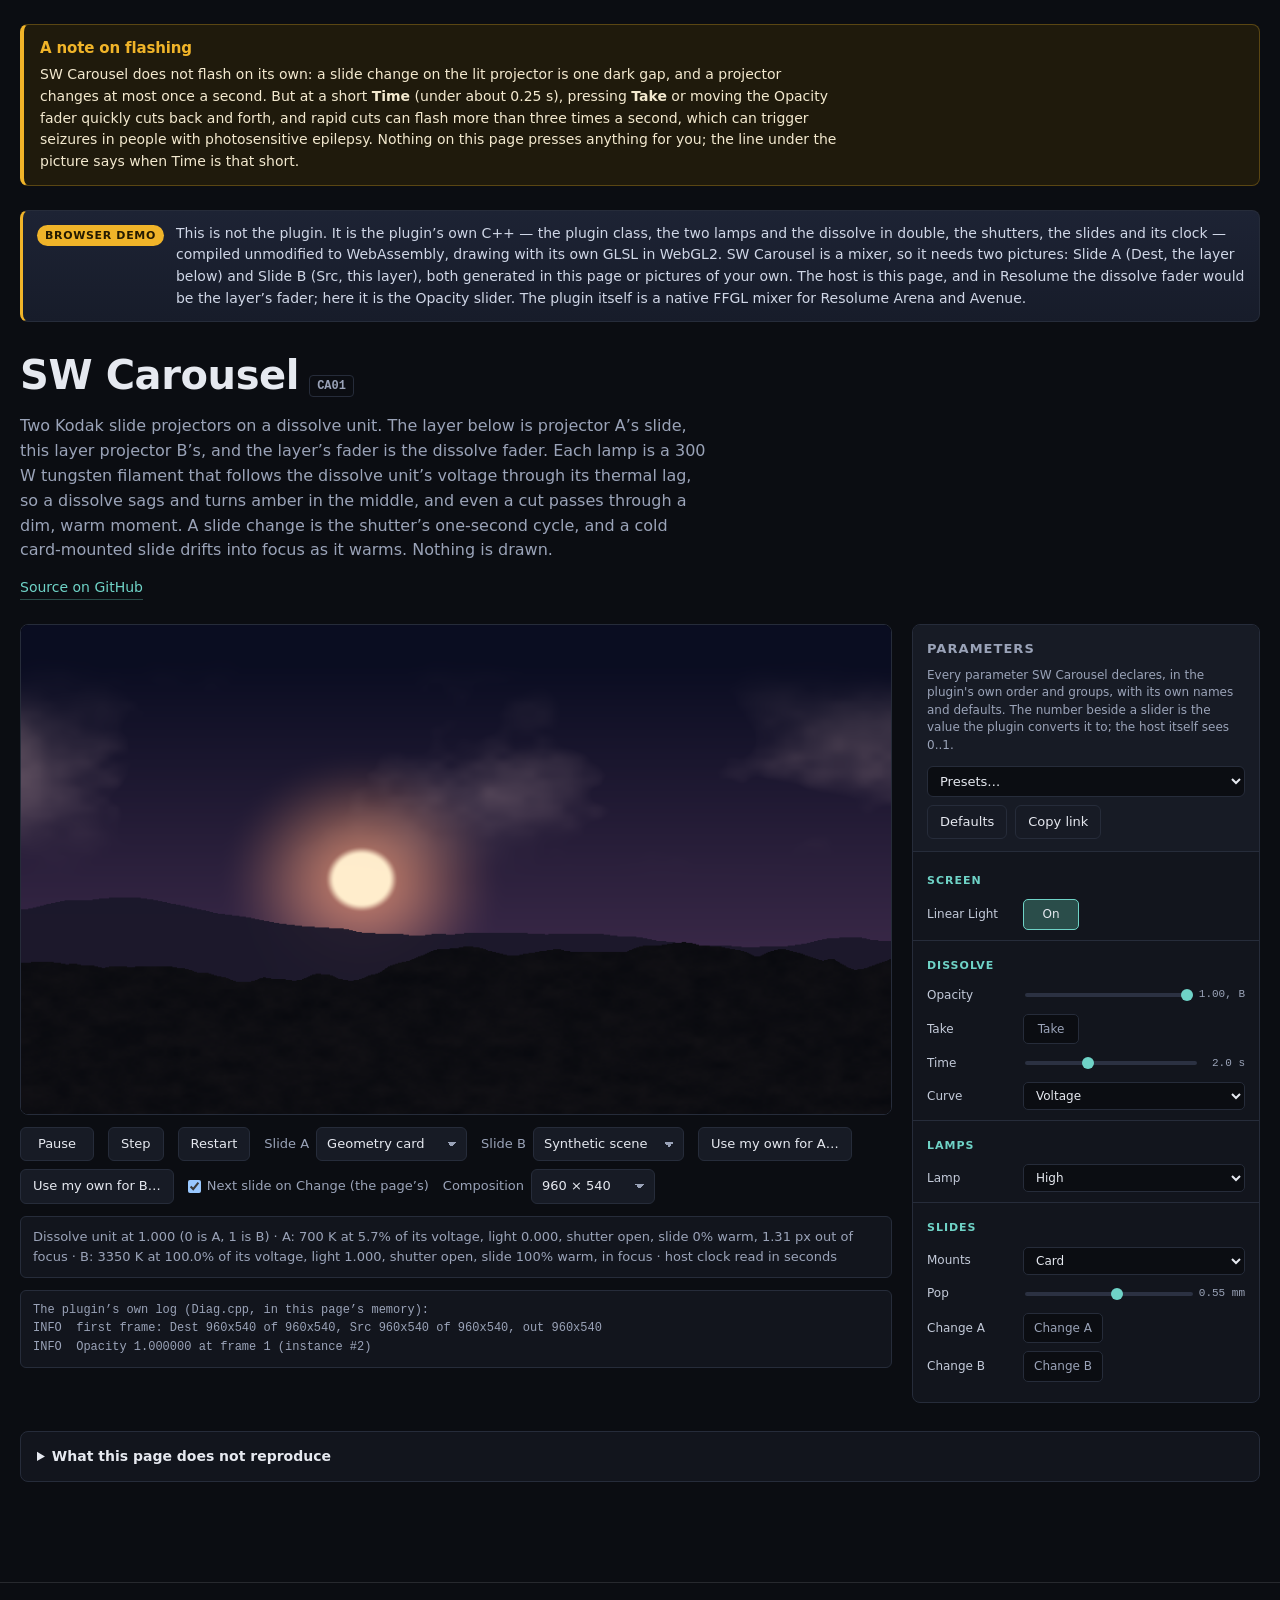
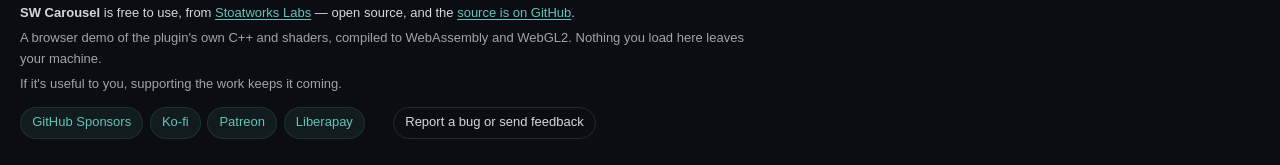
==== demo/index.html @ d8e86690 "Add the browser demo: the plugin's C++ in WebAssembly demo/ runs SW Carousel itself in the browser: " ====
<!doctype html>
<html lang="en">
  <head>
    <meta charset="utf-8" />
    <meta name="viewport" content="width=device-width, initial-scale=1" />
    <title>SW Carousel — browser demo | Stoatworks Labs</title>
    <meta name="description" content="Try SW Carousel, an FFGL mixer for Resolume, in your browser: two Kodak slide projectors on a dissolve unit. Each lamp is a 300 W tungsten filament that follows the dissolve unit's voltage through its thermal lag, so a dissolve sags and turns amber in the middle; a slide change is the shutter's one-second cycle, and a cold card-mounted slide drifts into focus as it warms. The plugin's own C++ compiled unmodified to WebAssembly, drawing with its own GLSL in WebGL2. A demo, not the plugin." />
    <link rel="icon" href="data:," />
    <link rel="stylesheet" href="./vendor/kit.css" />
    <link rel="stylesheet" href="./carousel.css" />
    <link rel="canonical" href="https://carousel-demo.stoatworks-labs.com/" />
    <meta property="og:type" content="website" />
    <meta property="og:site_name" content="Stoatworks Labs" />
    <meta property="og:title" content="SW Carousel — browser demo | Stoatworks Labs" />
    <meta property="og:description" content="Try SW Carousel, an FFGL mixer for Resolume, in your browser: two Kodak slide projectors on a dissolve unit. Each lamp is a 300 W tungsten filament that follows the dissolve unit's voltage through its thermal lag, so a dissolve sags and turns amber in the middle; a slide change is the shutter's one-second cycle, and a cold card-mounted slide drifts into focus as it warms. The plugin's own C++ compiled unmodified to WebAssembly, drawing with its own GLSL in WebGL2. A demo, not the plugin." />
    <meta property="og:url" content="https://carousel-demo.stoatworks-labs.com/" />
    <meta property="og:image" content="https://stoatworks-labs.com/thumbs/carousel.png" />
    <meta property="og:image:width" content="1280" />
    <meta property="og:image:height" content="720" />
    <meta property="og:image:alt" content="SW Carousel" />
    <meta name="twitter:card" content="summary_large_image" />
  </head>
  <body data-plugin="carousel">
    <aside class="ca-note" id="photosensitivity" aria-labelledby="ca-note-title">
      <h2 class="ca-note__title" id="ca-note-title">A note on flashing</h2>
      <p>
        SW Carousel does not flash on its own: a slide change on the lit projector is one dark
        gap, and a projector changes at most once a second. But at a short <strong>Time</strong>
        (under about 0.25 s), pressing <strong>Take</strong> or moving the Opacity fader quickly
        cuts back and forth, and rapid cuts can flash more than three times a second, which can
        trigger seizures in people with photosensitive epilepsy. Nothing on this page presses
        anything for you; the line under the picture says when Time is that short.
      </p>
    </aside>

    <main id="demo">
      <noscript>
        <h1>SW Carousel</h1>
        <p>
          An FFGL mixer that dissolves between two layers the way two Kodak slide projectors on
          a dissolve unit did. Each projector's light is a 300 W tungsten lamp whose filament
          follows the dissolve unit's voltage through its thermal lag, so a dissolve sags and
          turns amber in the middle, and even a cut passes through a dim, warm moment while one
          filament cools and the other heats. A slide change is the projector's one-second
          shutter cycle, and a cold card-mounted slide drifts into focus as it warms in the
          beam. Nothing is drawn: it's two lamps, a shutter and a piece of film.
        </p>
        <p>
          This demo runs the plugin's own C++, compiled to WebAssembly, and its shaders in your
          browser, so it needs JavaScript and WebGL2.
        </p>
        <ul>
          <li><a href="https://stoatworks-labs.com/software/carousel/">Project page and downloads</a></li>
          <li><a href="https://stoatworks-labs.com/software/carousel/guide/">User guide</a></li>
          <li><a href="https://github.com/stoatworks-labs/carousel">Source on GitHub</a></li>
        </ul>
      </noscript>
    </main>

    <script type="module" src="./plugin.js"></script>
    <script
      src="./vendor/support-footer.js"
      defer
      data-app="SW Carousel"
      data-repo="https://github.com/stoatworks-labs/carousel"
      data-note="A browser demo of the plugin's own C++ and shaders, compiled to WebAssembly and WebGL2. Nothing you load here leaves your machine."
    ></script>
  </body>
</html>
---- demo/vendor/kit.css ----
/**
 * Shared styling for the Resolume plugin demos.
 *
 * Dark, because that is what these effects are looked at in and because a
 * picture with real blacks in it needs somewhere dark to sit. The inspector on
 * the right is laid out the way a host's parameter panel is — name on the left,
 * control and value on the right, grouped under headings — but it deliberately
 * does not imitate Resolume's own chrome. It is a stand-in for the host's
 * inspector, and a page that looked like a screenshot of Arena would be
 * claiming to be something it is not.
 *
 * No colour variables from the website: these pages are their own thing and the
 * navy is used only for the frame. `--sw-support-accent` is read by the shared
 * support footer.
 */

:root {
  --bg: #0b0d12;
  --panel: #12151d;
  --panel-2: #171b25;
  --line: #262c3a;
  --text: #e6e9f0;
  --muted: #9aa3b8;
  --accent: #6fd3c7;
  --accent-dim: #2a4d4a;
  --warn: #f0b429;
  --error: #ff6b6b;
  --navy: #1b2a4a;
  --sw-support-accent: #6fd3c7;

  color-scheme: dark;
}

* { box-sizing: border-box; }

body {
  margin: 0;
  background: var(--bg);
  color: var(--text);
  font: 15px/1.55 ui-sans-serif, system-ui, -apple-system, "Segoe UI", Roboto, Helvetica, Arial, sans-serif;
  -webkit-font-smoothing: antialiased;
}

#demo {
  max-width: 1400px;
  margin: 0 auto;
  padding: 24px 20px 60px;
}

a { color: var(--accent); }
a:hover { color: #9ae7dd; }

h1, h2, h3 { margin: 0; font-weight: 650; letter-spacing: -0.01em; }

/* ---- header -------------------------------------------------------------- */

.banner {
  display: flex;
  gap: 12px;
  align-items: flex-start;
  padding: 12px 14px;
  margin-bottom: 22px;
  background: linear-gradient(180deg, #1d2334, #171c2a);
  border: 1px solid var(--line);
  border-left: 3px solid var(--warn);
  border-radius: 8px;
}

.banner__tag {
  flex: 0 0 auto;
  padding: 2px 8px;
  border-radius: 999px;
  background: var(--warn);
  color: #241a00;
  font-size: 11px;
  font-weight: 700;
  letter-spacing: 0.06em;
  text-transform: uppercase;
  white-space: nowrap;
  margin-top: 2px;
}

.banner__text { margin: 0; color: #cfd6e6; font-size: 14px; }

.head__title { display: flex; align-items: baseline; gap: 10px; flex-wrap: wrap; }
.head__title h1 { font-size: clamp(28px, 4vw, 40px); }

.head__id {
  font: 600 12px/1 ui-monospace, SFMono-Regular, Menlo, monospace;
  color: var(--muted);
  border: 1px solid var(--line);
  border-radius: 4px;
  padding: 4px 7px;
}

.head__tagline {
  margin: 8px 0 0;
  max-width: 68ch;
  color: var(--muted);
  font-size: 16px;
}

.head__links {
  display: flex;
  flex-wrap: wrap;
  gap: 8px 18px;
  margin: 14px 0 24px;
  font-size: 14px;
}

.head__link { text-decoration: none; border-bottom: 1px solid var(--accent-dim); }
.head__link:hover { border-bottom-color: currentColor; }

/* ---- layout -------------------------------------------------------------- */

.layout {
  display: grid;
  /* 348px is set by the widest plugin: Old Cathode declares 34 controls in four
     groups, and below this "Luma Bandwidth" and "Chroma Bandwidth" wrap. */
  grid-template-columns: minmax(0, 1fr) 348px;
  gap: 20px;
  align-items: start;
}

@media (max-width: 900px) {
  .layout { grid-template-columns: minmax(0, 1fr); }
}

/* ---- stage --------------------------------------------------------------- */

.stage { min-width: 0; }

.stage__canvas {
  position: relative;
  border: 1px solid var(--line);
  border-radius: 8px;
  overflow: hidden;
  line-height: 0;
}

/* What sits under the effect's own alpha. */
.stage__canvas[data-backdrop='checker'] {
  background-color: #23262e;
  background-image:
    linear-gradient(45deg, #191c23 25%, transparent 25%),
    linear-gradient(-45deg, #191c23 25%, transparent 25%),
    linear-gradient(45deg, transparent 75%, #191c23 75%),
    linear-gradient(-45deg, transparent 75%, #191c23 75%);
  background-size: 24px 24px;
  background-position: 0 0, 0 12px, 12px -12px, -12px 0;
}
.stage__canvas[data-backdrop='black'] { background: #000; }
.stage__canvas[data-backdrop='white'] { background: #fff; }

.stage__gl {
  display: block;
  width: 100%;
  height: auto;
  max-width: 100%;
}

.stage__status {
  margin: 12px 0 0;
  padding: 10px 12px;
  border-radius: 6px;
  background: var(--panel);
  border: 1px solid var(--line);
  color: var(--muted);
  font-size: 13px;
}

.stage__status.is-error {
  border-color: #5a2530;
  background: #23151a;
  color: #ffb4b4;
}

/* ---- transport ----------------------------------------------------------- */

.transport {
  display: flex;
  flex-wrap: wrap;
  align-items: center;
  gap: 8px 14px;
  margin-top: 12px;
}

.btn {
  appearance: none;
  border: 1px solid var(--line);
  background: var(--panel-2);
  color: var(--text);
  border-radius: 6px;
  padding: 6px 12px;
  font: inherit;
  font-size: 13px;
  cursor: pointer;
}

.btn:hover { border-color: #3a4256; background: #1d2230; }
.btn:focus-visible { outline: 2px solid var(--accent); outline-offset: 2px; }

.btn--play { min-width: 74px; }

.transport__field { display: inline-flex; align-items: center; gap: 7px; font-size: 13px; }
.transport__label { color: var(--muted); }

.transport__select {
  appearance: none;
  border: 1px solid var(--line);
  background: var(--panel-2);
  color: var(--text);
  border-radius: 6px;
  padding: 6px 26px 6px 10px;
  font: inherit;
  font-size: 13px;
  cursor: pointer;
  background-image: linear-gradient(45deg, transparent 50%, var(--muted) 50%),
                    linear-gradient(135deg, var(--muted) 50%, transparent 50%);
  background-position: calc(100% - 14px) 50%, calc(100% - 9px) 50%;
  background-size: 5px 5px, 5px 5px;
  background-repeat: no-repeat;
}

.transport__file { cursor: pointer; }
.transport__file .btn { display: inline-block; }

/* ---- inspector ----------------------------------------------------------- */

.inspector {
  background: var(--panel);
  border: 1px solid var(--line);
  border-radius: 8px;
  overflow: hidden;
  position: sticky;
  top: 16px;
  max-height: calc(100vh - 32px);
  display: flex;
  flex-direction: column;
}

@media (max-width: 900px) {
  .inspector { position: static; max-height: none; }
}

.inspector__head {
  padding: 14px 14px 12px;
  border-bottom: 1px solid var(--line);
  background: var(--panel-2);
}

.inspector__title { font-size: 13px; text-transform: uppercase; letter-spacing: 0.08em; color: var(--muted); }
.inspector__note { margin: 8px 0 0; font-size: 12px; color: var(--muted); line-height: 1.45; }

.inspector__actions { display: flex; gap: 8px; margin-top: 12px; flex-wrap: wrap; }
.inspector__presets {
  flex: 1 1 auto;
  min-width: 0;
  border: 1px solid var(--line);
  background: var(--bg);
  color: var(--text);
  border-radius: 6px;
  padding: 6px 8px;
  font: inherit;
  font-size: 13px;
}

.inspector__body { overflow-y: auto; padding: 4px 0 10px; }

.pgroup { padding: 6px 0; }
.pgroup + .pgroup { border-top: 1px solid var(--line); }

.pgroup__name {
  font-size: 11px;
  text-transform: uppercase;
  letter-spacing: 0.09em;
  color: var(--accent);
  padding: 10px 14px 6px;
}

/* ---- one parameter ------------------------------------------------------- */

/* The third column is `auto` rather than a fixed width because a readout may be
   a word — Porthole's Projection names the lens it has landed on ("equidistant"),
   which is the whole point of that control. A fixed column clipped it. */
.prow {
  display: grid;
  grid-template-columns: 88px minmax(40px, 1fr) auto;
  align-items: center;
  gap: 8px;
  padding: 4px 14px;
}

.prow--option,
.prow--boolean,
.prow--text,
.prow--colour { grid-template-columns: 88px minmax(0, 1fr); }

.prow__name {
  font-size: 12px;
  color: #c3cad9;
  overflow-wrap: anywhere;
  cursor: default;
}

.prow__value {
  font: 500 11px/1 ui-monospace, SFMono-Regular, Menlo, monospace;
  color: var(--muted);
  text-align: right;
  cursor: help;
  white-space: nowrap;
  min-width: 42px;
  max-width: 104px;
  overflow: hidden;
  text-overflow: ellipsis;
}

.prow__slider {
  appearance: none;
  width: 100%;
  height: 18px;
  background: transparent;
  cursor: ew-resize;
}

.prow__slider::-webkit-slider-runnable-track {
  height: 4px;
  border-radius: 2px;
  background: #2b3142;
}
.prow__slider::-moz-range-track { height: 4px; border-radius: 2px; background: #2b3142; }

.prow__slider::-webkit-slider-thumb {
  appearance: none;
  width: 12px;
  height: 12px;
  margin-top: -4px;
  border-radius: 50%;
  background: var(--accent);
  border: none;
}
.prow__slider::-moz-range-thumb {
  width: 12px; height: 12px; border-radius: 50%; background: var(--accent); border: none;
}
.prow__slider:focus-visible { outline: 2px solid var(--accent); outline-offset: 3px; }

.prow__select,
.prow__text {
  width: 100%;
  border: 1px solid var(--line);
  background: var(--bg);
  color: var(--text);
  border-radius: 5px;
  padding: 5px 8px;
  font: inherit;
  font-size: 12px;
}

.prow__toggle {
  justify-self: start;
  min-width: 56px;
  border: 1px solid var(--line);
  background: var(--bg);
  color: var(--muted);
  border-radius: 5px;
  padding: 5px 10px;
  font: inherit;
  font-size: 12px;
  cursor: pointer;
}

.prow__toggle.is-on {
  background: var(--accent-dim);
  border-color: var(--accent);
  color: var(--text);
}

.prow__swatch {
  justify-self: start;
  width: 46px;
  height: 24px;
  padding: 0;
  border: 1px solid var(--line);
  border-radius: 5px;
  background: none;
  cursor: pointer;
}

/* ---- the honest bit ------------------------------------------------------ */

.differences {
  margin-top: 28px;
  padding: 14px 16px;
  background: var(--panel);
  border: 1px solid var(--line);
  border-radius: 8px;
  font-size: 14px;
  color: var(--muted);
}

.differences summary {
  cursor: pointer;
  color: var(--text);
  font-weight: 600;
  font-size: 14px;
}

.differences ul { margin: 10px 0 0; padding-left: 20px; }
.differences li { margin-bottom: 8px; line-height: 1.5; }
.differences li:last-child { margin-bottom: 0; }

/* ---- embed mode -----------------------------------------------------------
 *
 * `?embed=1`: the rendered output and nothing else, filling the viewport, so
 * the page can be a video source — an OBS browser source, a WebLinked URL —
 * rather than something a person reads. See the long note in demo.js about why
 * dropping the banner is defensible here and only here.
 *
 * The `:not(#demo)` rule is doing real work: the support footer is injected as
 * a sibling of #demo by a separate deferred script, so hiding body's other
 * children is the only thing that reliably catches it without this file having
 * to know its class name.
 */
body[data-embed] {
  margin: 0;
  padding: 0;
  background: #000;
  overflow: hidden;
}

body[data-embed] > *:not(#demo) { display: none !important; }

body[data-embed] #demo {
  margin: 0;
  padding: 0;
  max-width: none;
  width: 100vw;
  height: 100vh;
  display: grid;
  place-items: center;
}

/* No border or radius: both would be burnt into the output. */
body[data-embed] .stage__canvas {
  border: 0;
  border-radius: 0;
  width: 100vw;
  height: 100vh;
}

/* `contain` rather than `cover`: letterboxing an embed is recoverable by
 * setting the consumer's raster to match, cropping it silently is not. */
body[data-embed] .stage__gl {
  width: 100%;
  height: 100%;
  object-fit: contain;
}

/* Kept reachable for a reader and a crawler while taking no pixels. This is
 * what carries the "not the plugin" statement once the banner is gone. */
.visually-hidden {
  position: absolute;
  width: 1px;
  height: 1px;
  margin: -1px;
  padding: 0;
  overflow: hidden;
  clip-path: inset(50%);
  white-space: nowrap;
  border: 0;
}
---- demo/carousel.css ----
/*
 * Carousel's own additions to the kit's page: the note on flashing at the
 * top, the event buttons, the tray's checkbox and the lines under the
 * picture. Everything else is vendor/kit.css, unedited.
 */

.ca-note {
  /* #demo is 1400px wide with a 20px gutter: line up with what is inside it. */
  max-width: 1360px;
  margin: 24px auto 0;
  padding: 12px 16px;
  background: #1f1a0c;
  border: 1px solid #5a4613;
  border-left: 4px solid var(--warn);
  border-radius: 8px;
  color: #f3e9cf;
}

@media (max-width: 1400px) {
  .ca-note { margin-left: 20px; margin-right: 20px; }
}
@media (max-width: 480px) {
  .ca-note { margin-left: 16px; margin-right: 16px; padding: 12px; }
}

.ca-note__title {
  font-size: 15px;
  color: var(--warn);
  margin-bottom: 4px;
}

.ca-note p { margin: 4px 0 0; max-width: 90ch; font-size: 14px; }

/* Embedded, the page is a video source: nothing but the picture. */
body[data-embed] .ca-note { display: none; }

/* ---- FF_TYPE_EVENT: a button where the kit would put a toggle ------------ */

.ca-press { text-align: center; }
.ca-press:active { filter: brightness(1.25); }

/* ---- the tray: the page's, beside the pictures --------------------------- */

.ca-tray {
  display: inline-flex;
  align-items: center;
  gap: 6px;
  cursor: pointer;
}
.ca-tray input { margin: 0; }

/* ---- the lines under the picture ----------------------------------------- */

.ca-status { overflow-wrap: anywhere; }

.ca-log {
  font-family: ui-monospace, SFMono-Regular, Menlo, monospace;
  font-size: 12px;
  white-space: pre-wrap;
  overflow-wrap: anywhere;
}
.ca-log:empty { display: none; }

.ca-caution {
  border-color: #5a4613;
  background: #1f1a0c;
  color: #f3e9cf;
}
.ca-caution[hidden] { display: none; }
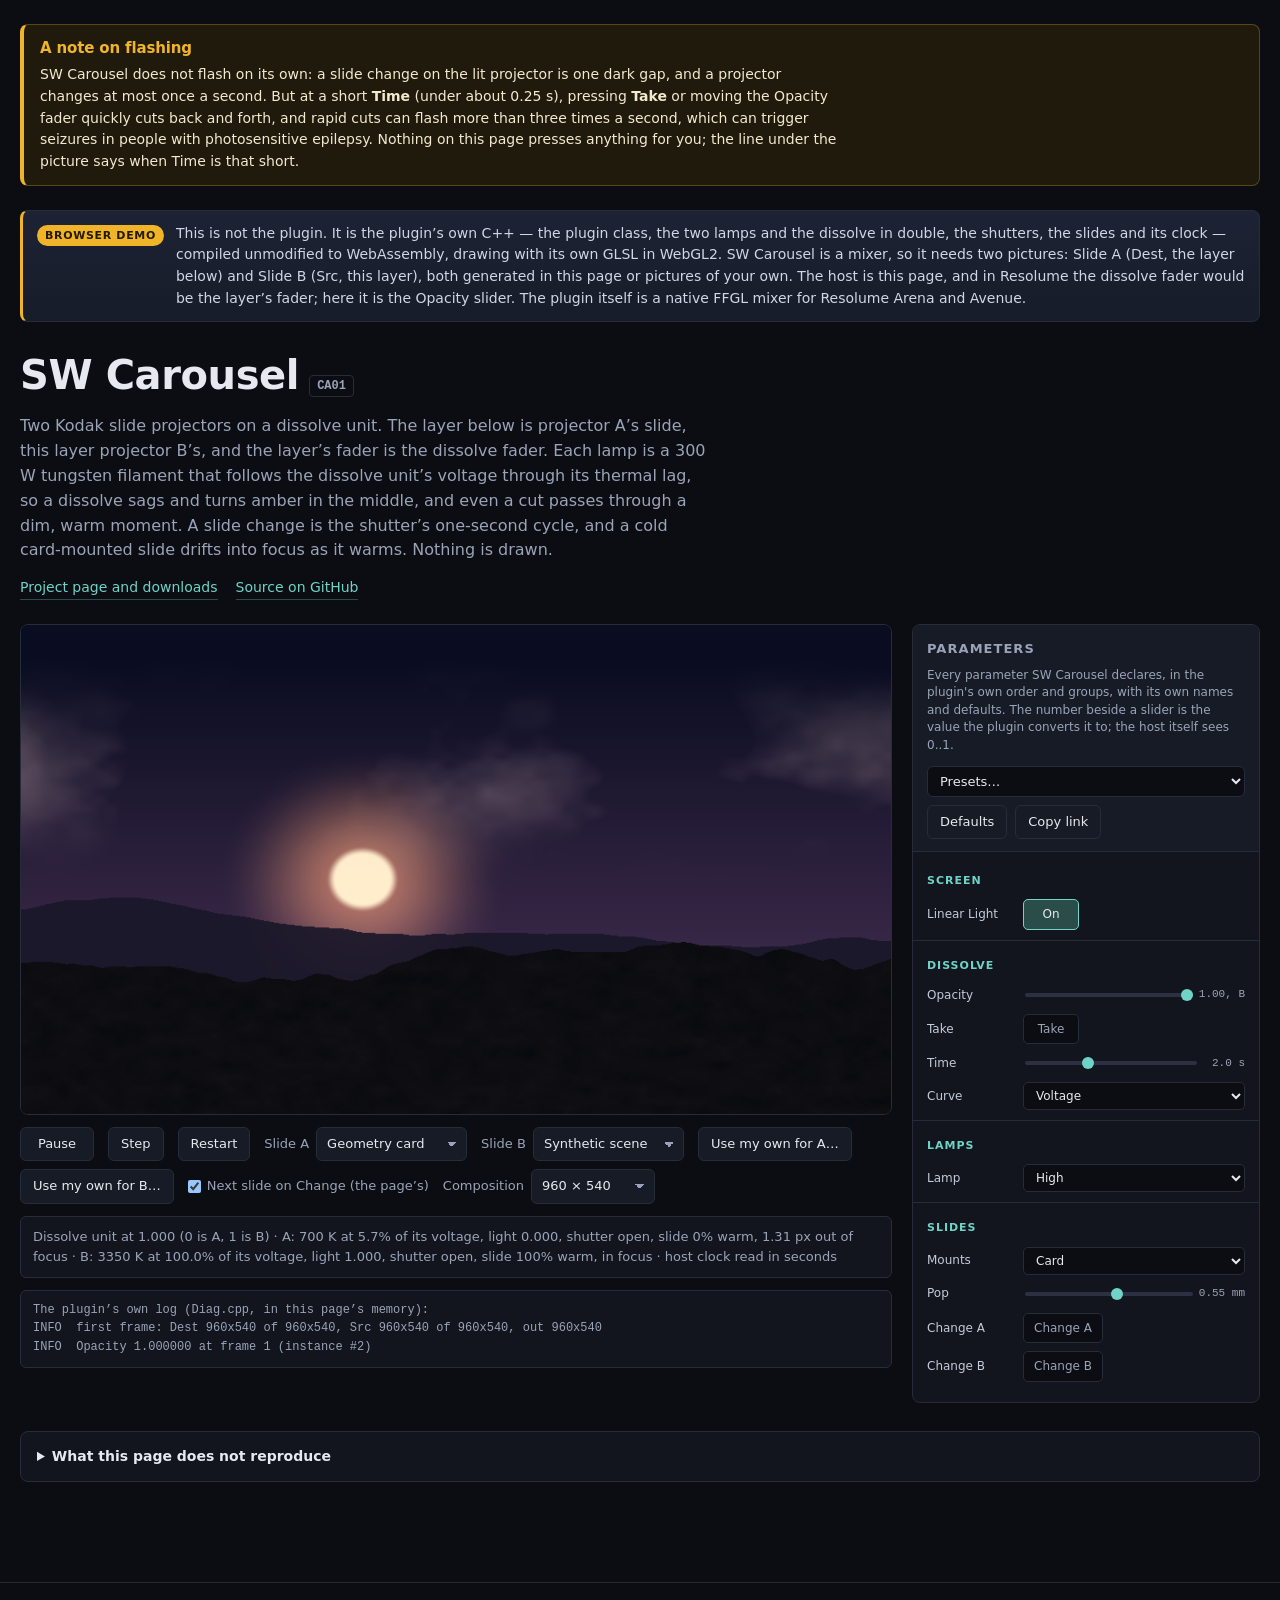
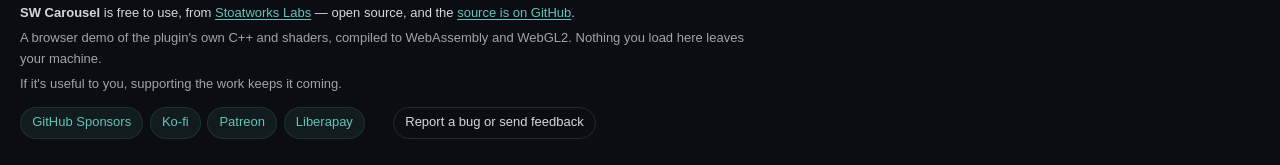
==== commit 61b4c31e: "README: verify on the released tree; the demo names its project page tools/verify.sh on the released" ====
--- a/demo/index.html
+++ b/demo/index.html
@@ -9,6 +9,7 @@
     <link rel="stylesheet" href="./vendor/kit.css" />
     <link rel="stylesheet" href="./carousel.css" />
     <link rel="canonical" href="https://carousel-demo.stoatworks-labs.com/" />
+    <meta name="project-page" content="https://stoatworks-labs.com/software/carousel/" />
     <meta property="og:type" content="website" />
     <meta property="og:site_name" content="Stoatworks Labs" />
     <meta property="og:title" content="SW Carousel — browser demo | Stoatworks Labs" />
